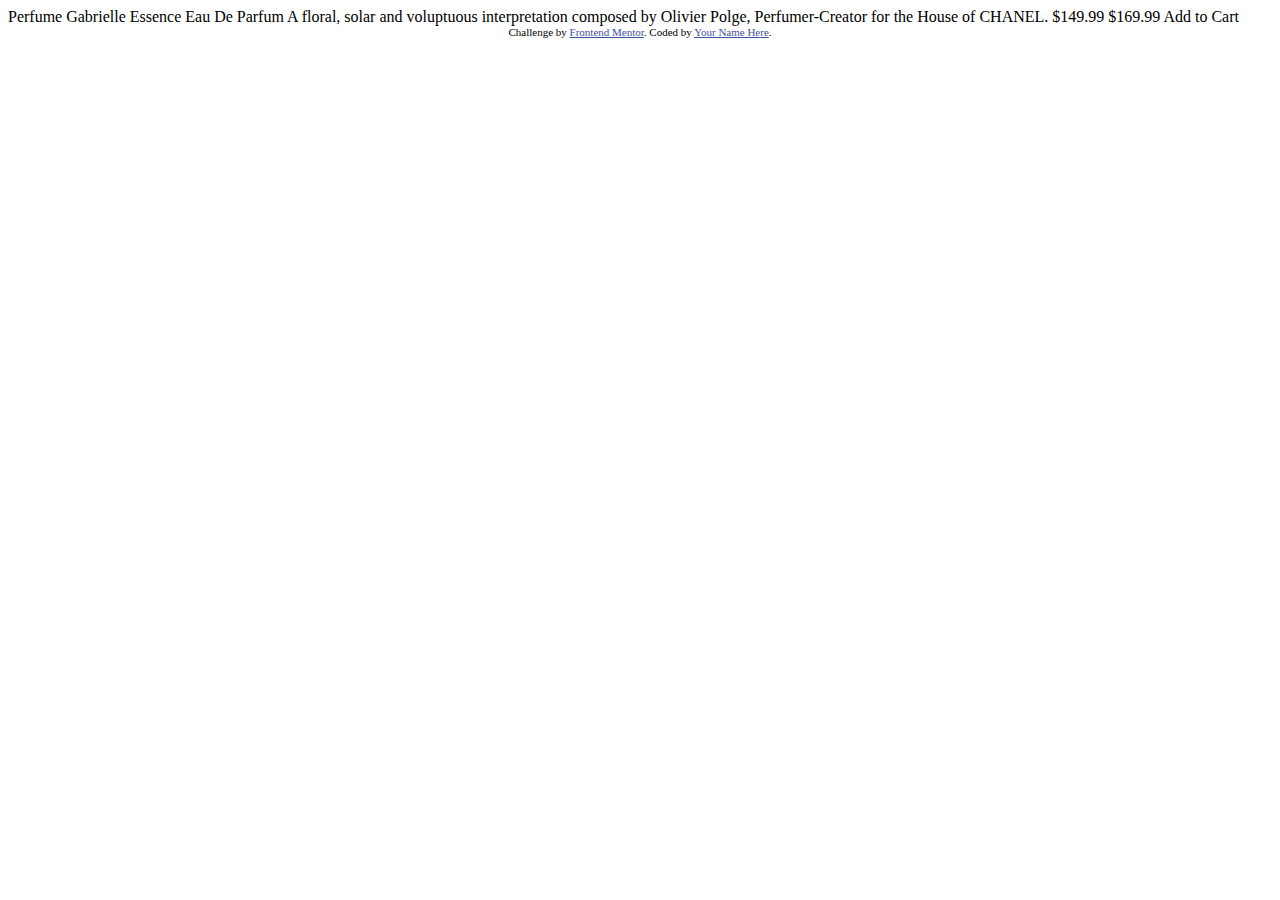
==== index.html @ 80f80ee0 "Initial commit" ====
<!DOCTYPE html>
<html lang="en">
<head>
  <meta charset="UTF-8">
  <meta name="viewport" content="width=device-width, initial-scale=1.0"> <!-- displays site properly based on user's device -->

  <link rel="icon" type="image/png" sizes="32x32" href="./images/favicon-32x32.png">
  
  <title>Frontend Mentor | Product preview card component</title>

  <!-- Feel free to remove these styles or customise in your own stylesheet 👍 -->
  <style>
    .attribution { font-size: 11px; text-align: center; }
    .attribution a { color: hsl(228, 45%, 44%); }
  </style>
</head>
<body>

  Perfume

  Gabrielle Essence Eau De Parfum

  A floral, solar and voluptuous interpretation composed by Olivier Polge, 
  Perfumer-Creator for the House of CHANEL.

  $149.99
  $169.99

  Add to Cart
  
  <div class="attribution">
    Challenge by <a href="https://www.frontendmentor.io?ref=challenge" target="_blank">Frontend Mentor</a>. 
    Coded by <a href="#">Your Name Here</a>.
  </div>
</body>
</html>
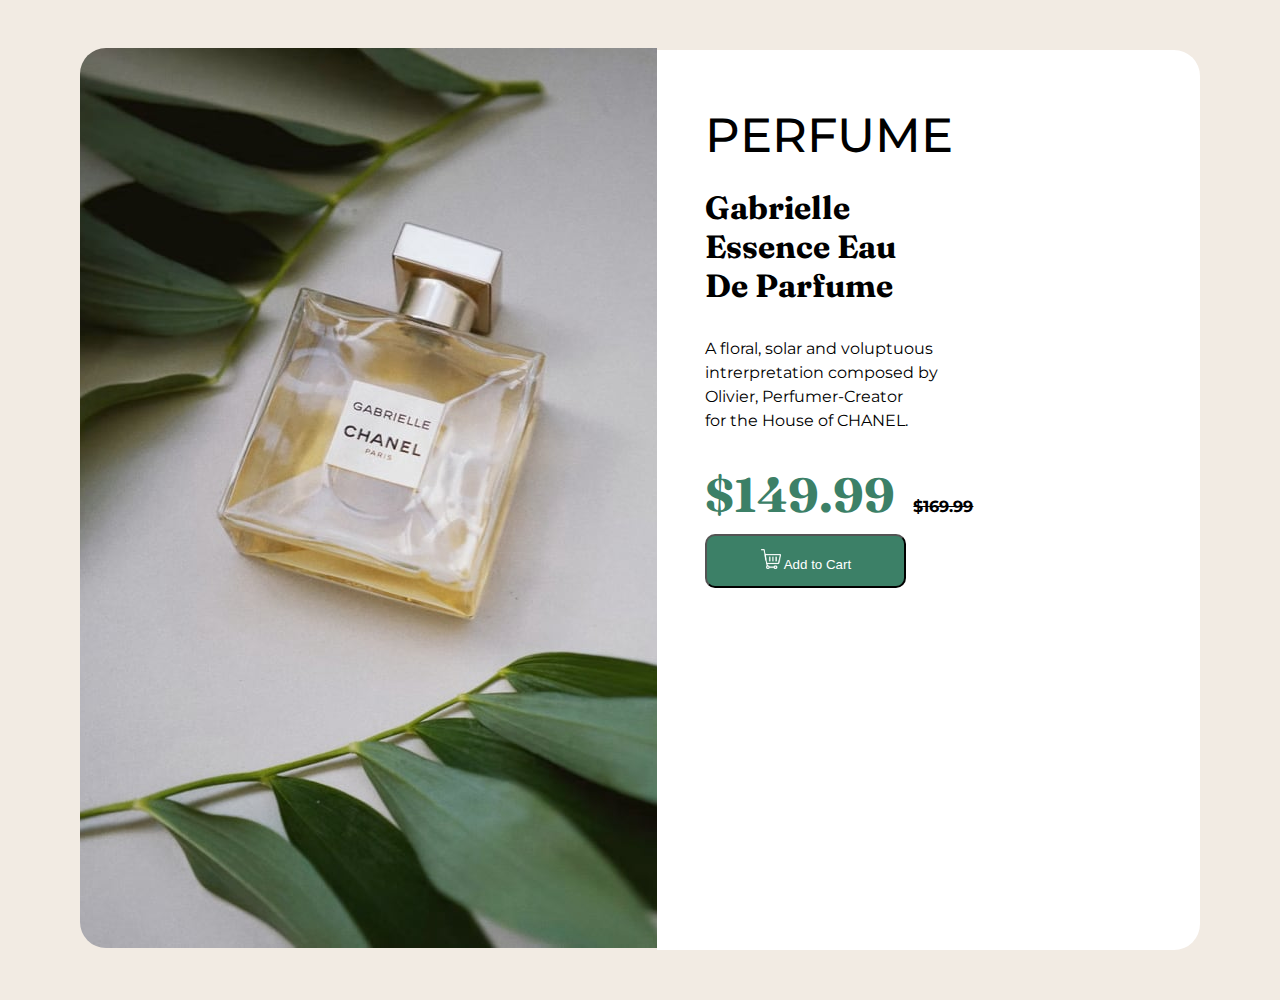
==== commit c0d4e226: "Update and rename perfume.html to index.html" ====
--- a/index.html
+++ b/index.html
@@ -1,36 +1,41 @@
-<!DOCTYPE html>
-<html lang="en">
-<head>
-  <meta charset="UTF-8">
-  <meta name="viewport" content="width=device-width, initial-scale=1.0"> <!-- displays site properly based on user's device -->
-
-  <link rel="icon" type="image/png" sizes="32x32" href="./images/favicon-32x32.png">
-  
-  <title>Frontend Mentor | Product preview card component</title>
-
-  <!-- Feel free to remove these styles or customise in your own stylesheet 👍 -->
-  <style>
-    .attribution { font-size: 11px; text-align: center; }
-    .attribution a { color: hsl(228, 45%, 44%); }
-  </style>
-</head>
-<body>
-
-  Perfume
-
-  Gabrielle Essence Eau De Parfum
-
-  A floral, solar and voluptuous interpretation composed by Olivier Polge, 
-  Perfumer-Creator for the House of CHANEL.
-
-  $149.99
-  $169.99
-
-  Add to Cart
-  
-  <div class="attribution">
-    Challenge by <a href="https://www.frontendmentor.io?ref=challenge" target="_blank">Frontend Mentor</a>. 
-    Coded by <a href="#">Your Name Here</a>.
-  </div>
-</body>
-</html>
+<!DOCTYPE html>
+<html lang="en">
+<head>
+   <meta charset="UTF-8">
+   <meta name="viewport" content="width=device-width, initial-scale=1.0">
+   <title>Perfume</title>
+   <link rel="stylesheet" href="perfume.css">
+   <link rel="icon" href="images/favicon.png" type="image/png">
+   <link href='https://fonts.googleapis.com/css?family=Montserrat' rel='stylesheet'>
+   <link href='https://fonts.googleapis.com/css?family=Fraunces' rel='stylesheet'>
+
+</head>
+<body style="background: hsl(30, 38%, 92%);">
+   <div class="body">
+      <div class="image">
+          <img src="images/destop-image.jpg">
+      </div>
+      <!--mobile-->
+      <div class="sec-image">
+         <img src="images/mobile-image.jpg">
+      </div>
+      <!--end-mobile-->
+      <div class="content">
+         <h2>PERFUME</h2>
+         <h1>Gabrielle<br> Essence Eau <br>De Parfume</h1>
+         <p>A floral, solar and voluptuous<br> intrerpretation composed by<br> Olivier, Perfumer-Creator <br>for the House of CHANEL.</p>
+         <p1>$149.99  <span>$169.99</span></p1><br>
+        <button><img src="images/cart.png">          Add to Cart</button>
+      </div>
+      <!--mobile-->
+      <div class="second-content">
+         <h2>PERFUME</h2>
+         <h1>Gabrielle<br> Essence Eau <br>De Parfume</h1>
+         <p>A floral, solar and voluptuous<br> intrerpretation composed by<br> Olivier, Perfumer-Creator <br>for the House of CHANEL.</p>
+         <p1>$149.99  <span>$169.99</span></p1><br>
+        <button><img src="images/cart.png">          Add to Cart</button>
+      </div>
+      <!--end-mobile-->
+   </div>
+</body>
+</html>
--- a/perfume.css
+++ b/perfume.css
@@ -0,0 +1,185 @@
+*{
+    margin: 0;
+    padding: 0;
+    box-sizing: border-box;
+}
+.body{
+    display: flex;
+    justify-content: center;
+    align-content: center;
+    align-items: center;
+    padding: 3em 5em;
+    
+   
+}
+.image img{
+   min-height: 100vh;
+    object-fit: cover;
+   width: 100%;
+   height: 100vh;
+   border-radius: 26px 0px 0px 26px;
+}
+
+.content{
+    background-color:  hsl(0, 0%, 100%);
+    width:50%;
+  height: 100vh;
+   padding:2em 3em ;
+   justify-content: center;
+   object-fit: cover;
+   border-radius: 0px 26px 26px 0px;
+
+}
+.content h2{
+    font-family: 'Montserrat';
+    font-weight: 500;
+    font-size: 3rem;
+    padding: 0.5em 0em;
+    
+}
+.content h1{
+    font-family: 'Fraunces';
+    font-weight: 700;
+}
+.content p{
+    font-family: 'Montserrat';
+    padding: 2em 0em;
+    line-height: 1.5;
+}
+.content p1{
+    font-size: 3rem;
+    font-family: 'Fraunces';
+    font-weight: 700;
+    color: hsl(158, 36%, 37%);
+ 
+}
+span{
+    font-family: 'Montserrat';
+    text-decoration: line-through;
+    color: black;
+    font-size: 1rem;
+    padding: 0.5em;
+
+}
+button img{
+    width: 20px;
+    gap:10px
+}
+button{
+    background-color: hsl(158, 36%, 37%);
+    padding: 1em 4em;
+    margin-top:10px;
+    color:white;
+    border-radius: 10px;
+}
+.sec-image img{
+    display: none;
+}
+.second-content{
+    display: none;
+}
+
+
+@media  (max-width:884px){
+    .body{
+    
+        flex-direction: column;
+        justify-content: center;
+        align-content: center;
+        align-items: center;
+        padding: 0.5em 0.5em;
+       
+    }
+    .image img{
+      display: none;
+        
+    }
+    .sec-image img{
+        display:inline;
+        height: 40vh;
+        object-fit: cover;
+       width: 100%;
+       border-radius: 20px 20px 0px 0px;
+       
+    }
+    
+    .second-content{
+        background-color:  hsl(0, 0%, 100%);
+        width:100%;
+      height: 70vh;
+       padding:2px 25px ;
+       justify-content: center;
+       object-fit: cover;
+       border-radius: 0px 0px 20px 20px;
+       display: inline;
+    
+    }
+    .content{
+        display: none;
+    }
+    .second-content h2{
+        font-family: 'Montserrat';
+        font-weight: 100;
+        font-size: 2rem;
+        padding: 0.4em  0em 0.7em 0em;
+        
+    }
+    .second-content h1{
+        font-family: 'Fraunces';
+        font-weight: 700;
+    
+    }
+    .second-content p{
+        font-family: 'Montserrat';
+        padding: 1em 0em;
+        line-height: 1.5;
+    }
+    .second-content p1{
+        font-size: 2rem;
+        font-family: 'Fraunces';
+        font-weight: 700;
+        color: hsl(158, 36%, 37%);
+     
+    }
+    span{
+        font-family: 'Montserrat';
+        text-decoration: line-through;
+        color: black;
+        font-size: 1rem;
+        padding: 0.5em;
+    
+    }
+    button img{
+        width: 20px;
+        gap:10px
+    }
+    button{
+        background-color: hsl(158, 36%, 37%);
+        padding: 1em 4em;
+        margin-top:10px;
+        color:white;
+        border-radius: 10px;
+    }
+
+ @media (max-width:884px) and ( min-width:402px){
+    .sec-image img{
+        display:inline;
+        height: 40vh;
+        object-fit: cover;
+     width: 400px;
+     border-radius: 20px 20px 0px 0px;
+   
+    
+    }
+    .second-content{
+        background-color:  hsl(0, 0%, 100%);
+        width:400px;
+        height: 70vh;
+        padding:2px 25px ;
+        justify-content: center;
+        object-fit: cover;
+        border-radius: 0px 0px 20px 20px;
+        display: inline;
+    }
+}
+}